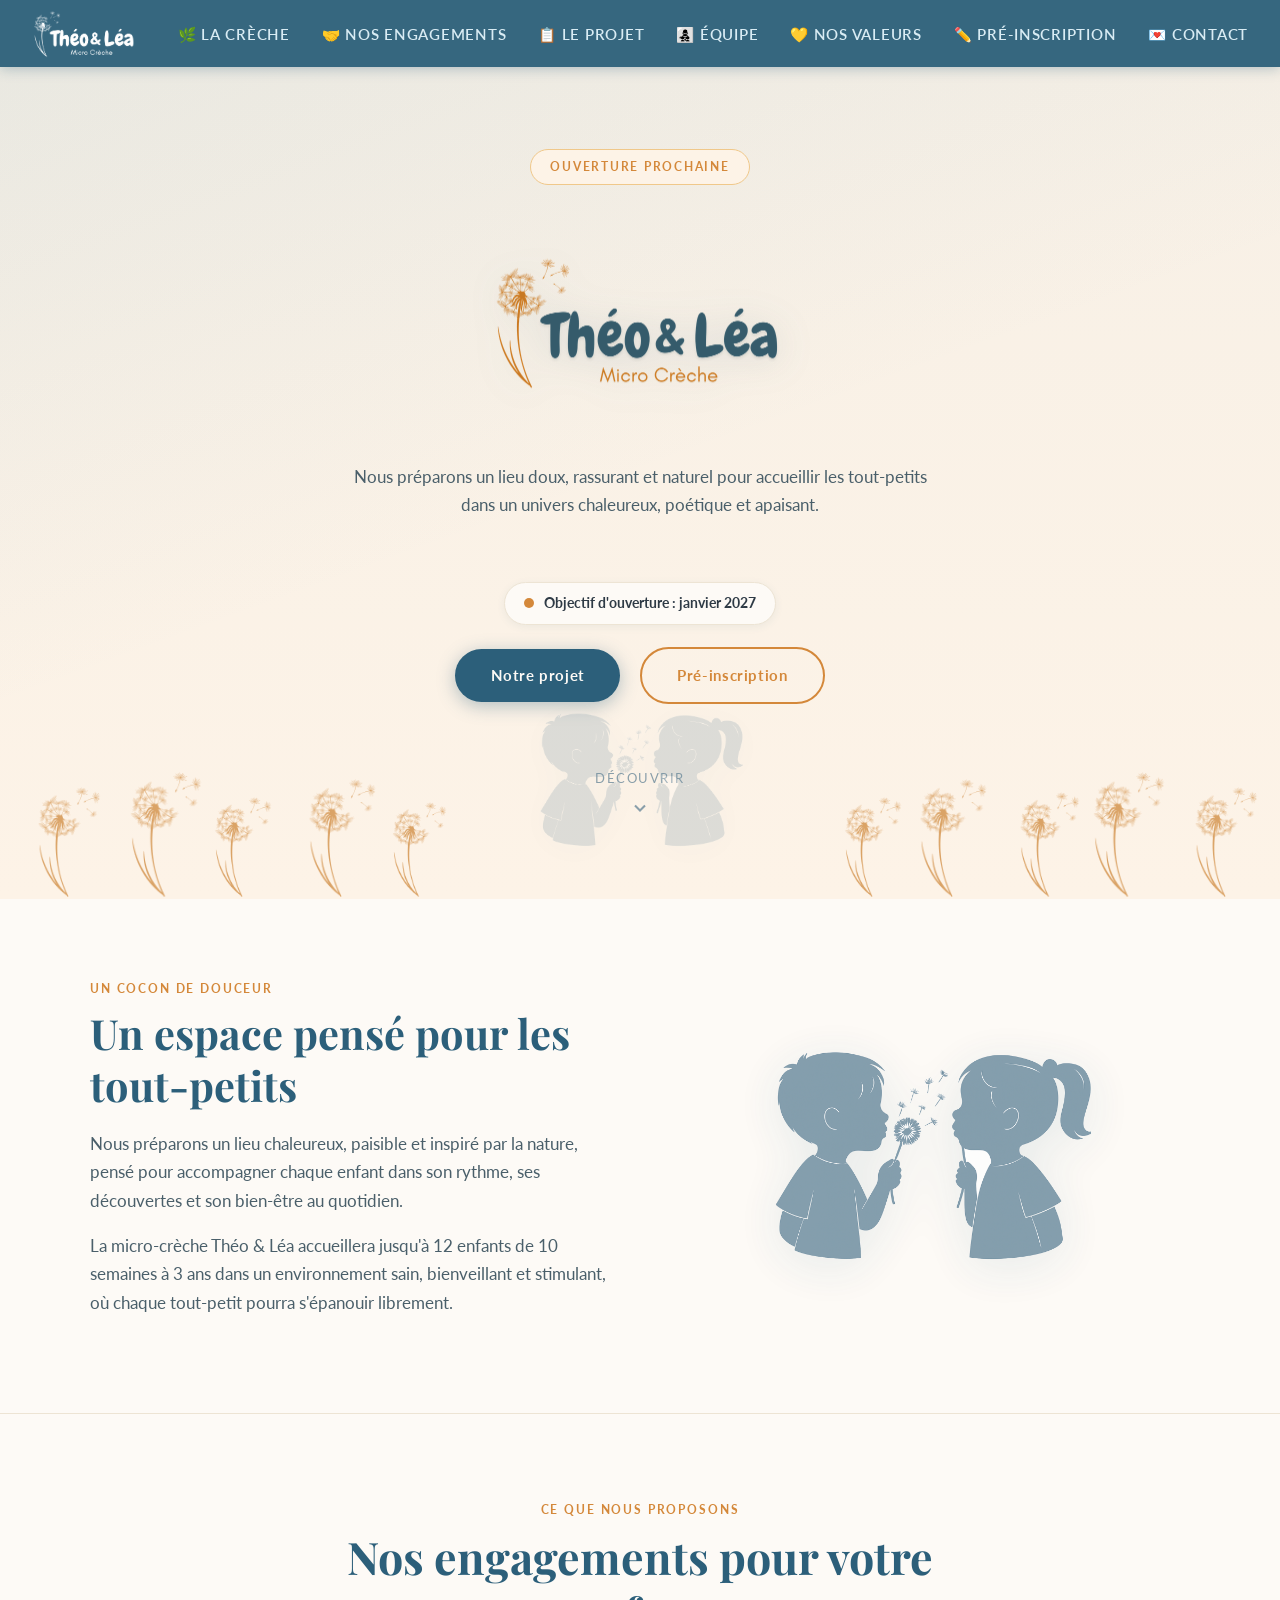
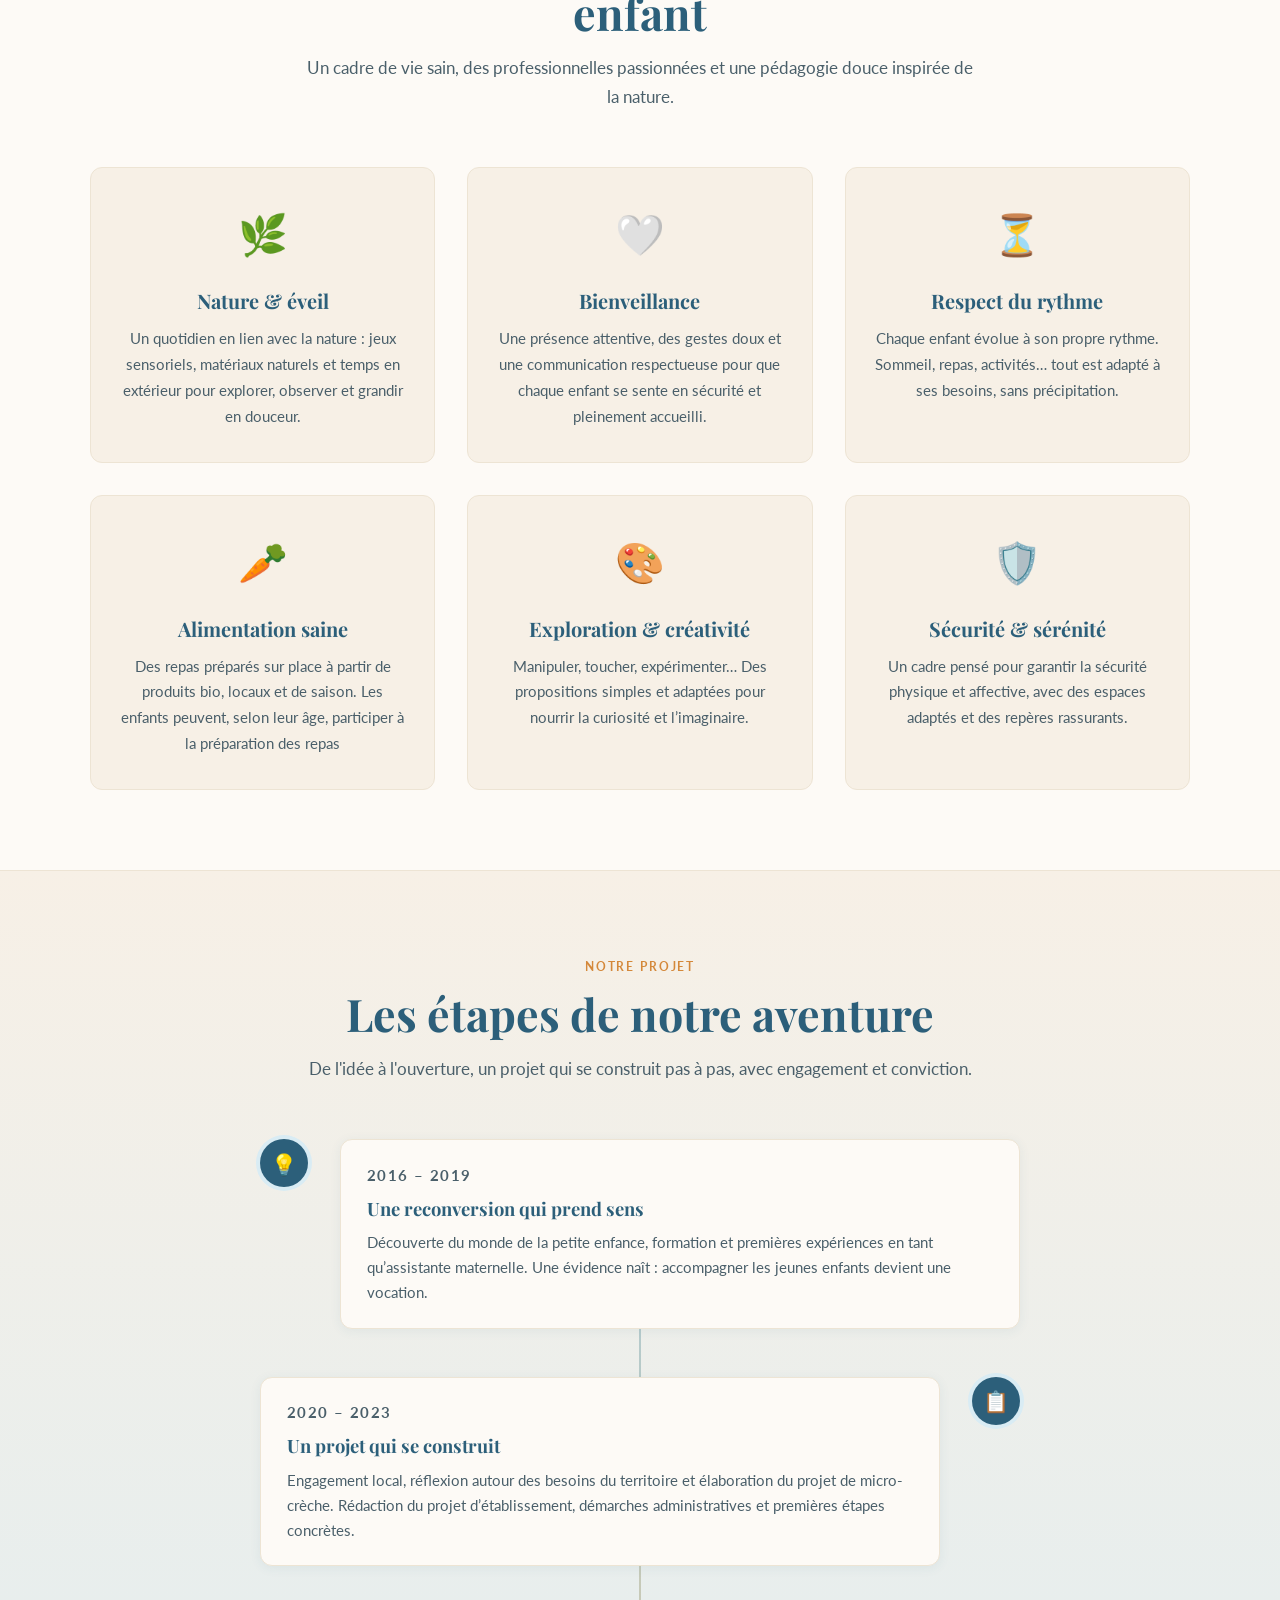
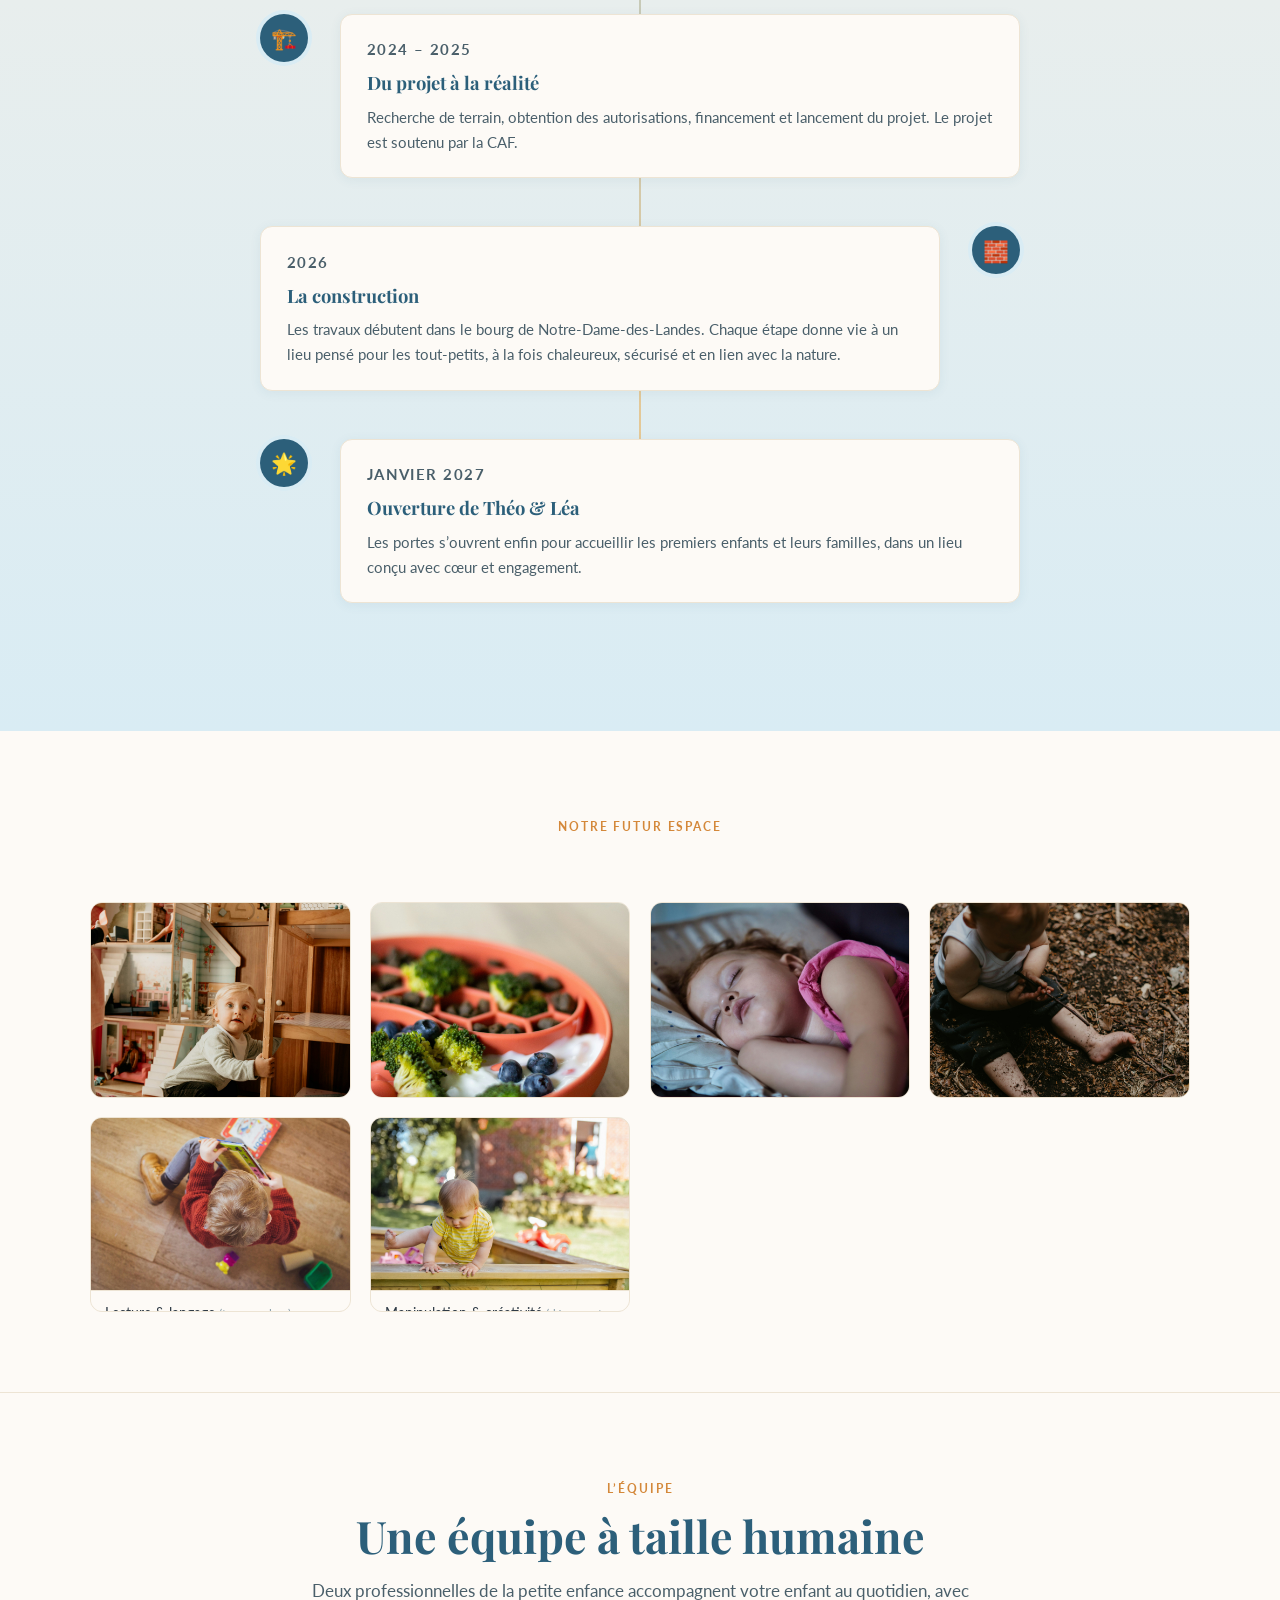
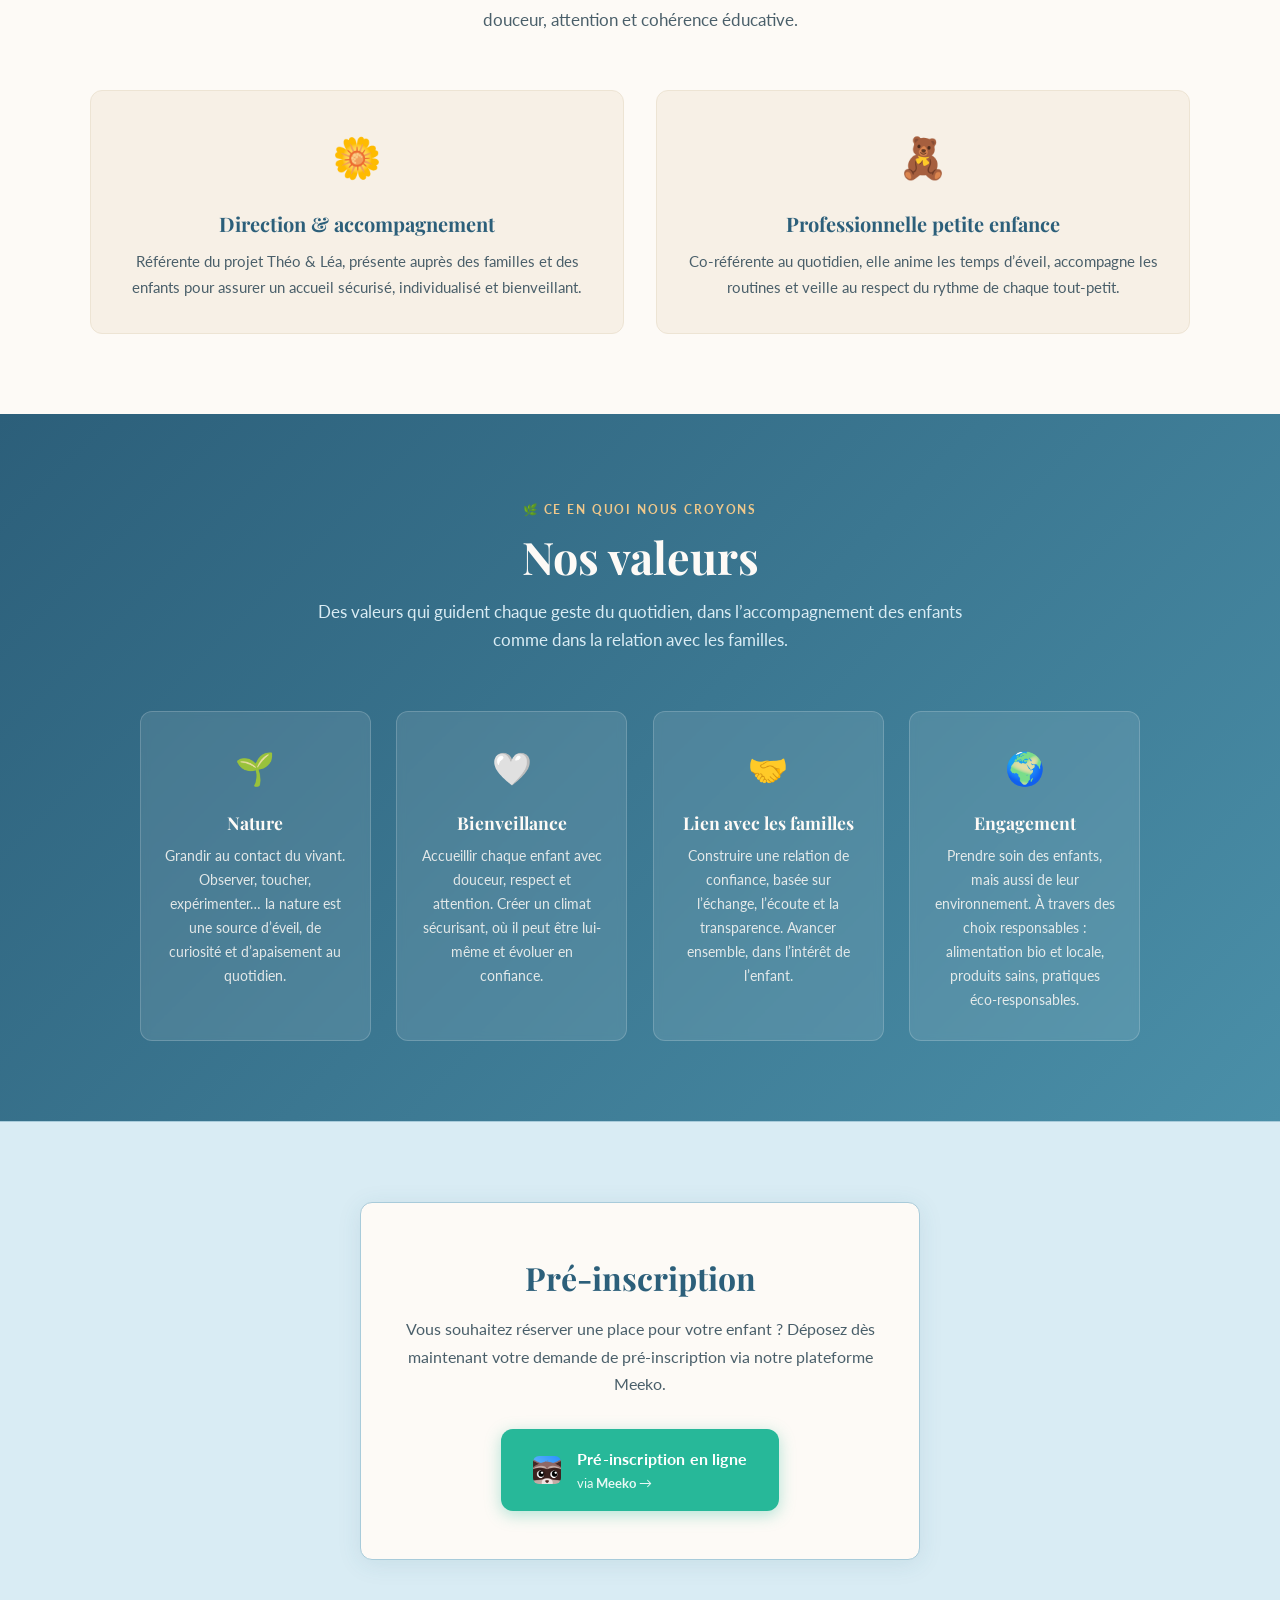
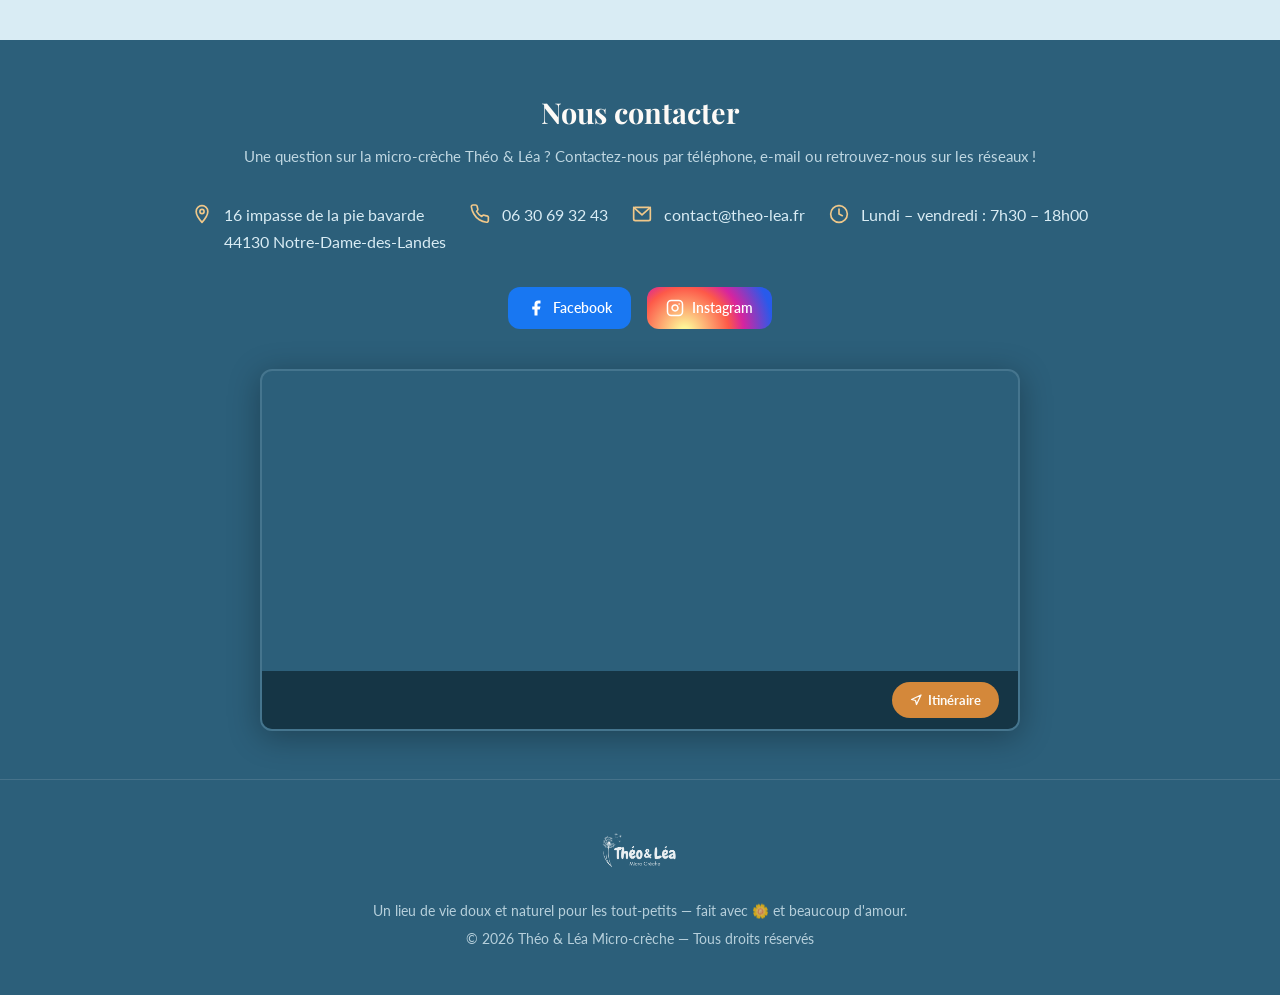
==== index.html @ 5180dc04 "Retire le texte d'introduction de la galerie espace Agent-Logs-Url: https://github.com/lepekinoi/www" ====
<!DOCTYPE html>
<html lang="fr">
<head>
  <meta charset="UTF-8" />
  <meta name="viewport" content="width=device-width, initial-scale=1.0" />
  <meta name="description" content="Théo & Léa — Micro-crèche à Notre-Dame-des-Landes. Ouverture janvier 2027. Un lieu doux, naturel et bienveillant pour accueillir les tout-petits (10 semaines – 3 ans)." />
  <title>Théo &amp; Léa — Micro-crèche à Notre-Dame-des-Landes</title>

  <!-- Open Graph / Facebook -->
  <meta property="og:type" content="website" />
  <meta property="og:url" content="https://theo-lea.fr/" />
  <meta property="og:title" content="Théo & Léa — Micro-crèche à Notre-Dame-des-Landes" />
  <meta property="og:description" content="Ouverture janvier 2027 — Un cocon de douceur pour les tout-petits (10 semaines – 3 ans). Nature, bienveillance et alimentation bio locale." />
  <meta property="og:image" content="https://theo-lea.fr/assets/logo-hd.png" />
  <meta property="og:image:alt" content="Logo Théo &amp; Léa Micro-crèche" />
  <meta property="og:locale" content="fr_FR" />
  <meta property="og:site_name" content="Théo &amp; Léa Micro-crèche" />

  <!-- Twitter Card -->
  <meta name="twitter:card" content="summary_large_image" />
  <meta name="twitter:title" content="Théo & Léa — Micro-crèche à Notre-Dame-des-Landes" />
  <meta name="twitter:description" content="Ouverture janvier 2027 — Un cocon de douceur pour les tout-petits. Nature, bienveillance et alimentation bio locale." />
  <meta name="twitter:image" content="https://theo-lea.fr/assets/logo-hd.png" />

  <!-- Canonical -->
  <link rel="canonical" href="https://theo-lea.fr/" />
  <link rel="sitemap" type="application/xml" title="Sitemap" href="/sitemap.xml" />

  <!-- Google Fonts -->
  <link rel="preconnect" href="https://fonts.googleapis.com" />
  <link rel="preconnect" href="https://fonts.gstatic.com" crossorigin />
  <link
    href="https://fonts.googleapis.com/css2?family=Playfair+Display:ital,wght@0,400;0,700;1,400&family=Lato:wght@400;600;700&display=swap"
    rel="stylesheet"
  />

  <link rel="stylesheet" href="styles.css" />

  <!-- Favicon pissenlit -->
  <link rel="icon" type="image/x-icon" href="assets/favicon.ico" />
  <link rel="apple-touch-icon" sizes="180x180" href="assets/favicon-180.png" />

  <!-- Schema.org — ChildCare / LocalBusiness -->
  <script type="application/ld+json">
  {
    "@context": "https://schema.org",
    "@type": ["ChildCare", "LocalBusiness"],
    "name": "Théo & Léa Micro-crèche",
    "alternateName": "Micro-crèche Théo et Léa",
    "description": "Micro-crèche à Notre-Dame-des-Landes accueillant les enfants de 10 semaines à 3 ans dans un environnement doux, naturel et bienveillant. Ouverture prévue en janvier 2027.",
    "url": "https://theo-lea.fr/",
    "logo": "https://theo-lea.fr/assets/logo-hd.png",
    "image": "https://theo-lea.fr/assets/logo-hd.png",
    "telephone": "+33630693243",
    "email": "contact@theo-lea.fr",
    "address": {
      "@type": "PostalAddress",
      "streetAddress": "16 impasse de la pie bavarde",
      "addressLocality": "Notre-Dame-des-Landes",
      "postalCode": "44130",
      "addressCountry": "FR",
      "addressRegion": "Pays de la Loire"
    },
    "geo": {
      "@type": "GeoCoordinates",
      "latitude": 47.3801554,
      "longitude": -1.7081006
    },
    "openingHoursSpecification": [
      {
        "@type": "OpeningHoursSpecification",
        "dayOfWeek": ["Monday", "Tuesday", "Wednesday", "Thursday", "Friday"],
        "opens": "07:30",
        "closes": "18:30"
      }
    ],
    "sameAs": [
      "https://www.facebook.com/profile.php?id=61588872606051",
      "https://www.instagram.com/microcreche.theoetlea.nddl/"
    ],
    "priceRange": "€€",
    "currenciesAccepted": "EUR",
    "maximumAttendeeCapacity": 12,
    "areaServed": {
      "@type": "City",
      "name": "Notre-Dame-des-Landes"
    }
  }
  </script>

</head>
<body>

  <!-- ╔══════════════════════════════╗ -->
  <!-- ║  Navigation                  ║ -->
  <!-- ╚══════════════════════════════╝ -->
  <nav aria-label="Navigation principale">
    <a href="#home" class="nav-logo-link">
      <img src="assets/logo.png" alt="Théo &amp; Léa Micro-crèche" class="nav-logo-img" />
    </a>
    <ul class="nav-links">
      <li><a href="#creche">🌿 La crèche</a></li>
      <li><a href="#engagements">🤝 Nos engagements</a></li>
      <li><a href="#projet">📋 Le projet</a></li>
      <li><a href="#equipe">👩‍👧‍👦 Équipe</a></li>
      <li><a href="#valeurs">💛 Nos valeurs</a></li>
      <li><a href="#inscription">✏️ Pré-inscription</a></li>
      <li><a href="#contact">💌 Contact</a></li>
    </ul>
  </nav>

  <!-- ╔══════════════════════════════╗ -->
  <!-- ║  Hero                        ║ -->
  <!-- ╚══════════════════════════════╝ -->
  <header class="hero" id="home">

    <!-- Pissenlits décoratifs (style logo : tige courbée, feuilles, graines envolées) -->
    <div class="hero-dandelions" aria-hidden="true">
      <img src="assets/pissenlit-logo.png" alt="" class="deco-pissenlit deco-p1" />
      <img src="assets/pissenlit-logo.png" alt="" class="deco-pissenlit deco-p2" />
      <img src="assets/pissenlit-logo.png" alt="" class="deco-pissenlit deco-p3" />
      <img src="assets/pissenlit-logo.png" alt="" class="deco-pissenlit deco-p4" />
      <img src="assets/pissenlit-logo.png" alt="" class="deco-pissenlit deco-p5" />
      <img src="assets/pissenlit-logo.png" alt="" class="deco-pissenlit deco-p6" />
      <img src="assets/pissenlit-logo.png" alt="" class="deco-pissenlit deco-p7" />
      <img src="assets/pissenlit-logo.png" alt="" class="deco-pissenlit deco-p8" />
      <img src="assets/pissenlit-logo.png" alt="" class="deco-pissenlit deco-p9" />
      <img src="assets/pissenlit-logo.png" alt="" class="deco-pissenlit deco-p10" />
    </div>

    <!-- Illustration enfants décorative -->
    <img src="assets/enfants.png" alt="" class="hero-enfants-img" aria-hidden="true" />

    <span class="hero-badge">Ouverture prochaine</span>
    <h1 class="sr-only">Théo &amp; Léa — Micro-crèche</h1>
    <img src="assets/logo-hd.png" alt="Théo &amp; Léa — Micro-crèche" class="hero-logo-img" />
    <p class="hero-desc">
      Nous préparons un lieu doux, rassurant et naturel pour accueillir les tout-petits
      dans un univers chaleureux, poétique et apaisant.
    </p>
    <div class="opening-badge">
      <span class="opening-dot" aria-hidden="true"></span>
      <strong>Objectif d'ouverture : janvier 2027</strong>
    </div>
    <div>
      <a href="#creche" class="btn btn-primary">Notre projet</a>
      <a href="#inscription" class="btn btn-secondary">Pré-inscription</a>
    </div>
    <div class="hero-scroll" aria-hidden="true">
      <span>Découvrir</span>
      <svg width="20" height="20" viewBox="0 0 24 24" fill="none" stroke="currentColor" stroke-width="2.5">
        <polyline points="6 9 12 15 18 9"/>
      </svg>
    </div>
  </header>

  <!-- ╔══════════════════════════════╗ -->
  <!-- ║  Un cocon de douceur         ║ -->
  <!-- ╚══════════════════════════════╝ -->
  <section class="creche" id="creche">
    <div class="creche-inner">
      <div class="creche-text">
        <span class="section-tag">Un cocon de douceur</span>
        <h2>Un espace pensé pour les tout-petits</h2>
        <p>
          Nous préparons un lieu chaleureux, paisible et inspiré par la nature, pensé pour accompagner
          chaque enfant dans son rythme, ses découvertes et son bien-être au quotidien.
        </p>
        <p>
          La micro-crèche Théo &amp; Léa accueillera jusqu'à 12 enfants de 10 semaines à 3 ans dans un
          environnement sain, bienveillant et stimulant, où chaque tout-petit pourra s'épanouir librement.
        </p>
      </div>
      <div class="creche-visual">
        <img src="assets/enfants.png" alt="Deux enfants soufflant un pissenlit" class="enfants-img" />
      </div>
    </div>
  </section>

  <!-- ╔══════════════════════════════╗ -->
  <!-- ║  Nos engagements             ║ -->
  <!-- ╚══════════════════════════════╝ -->
  <section class="about" id="engagements">
    <div class="section-header">
      <span class="section-tag">Ce que nous proposons</span>
      <h2>Nos engagements pour votre enfant</h2>
      <p>Un cadre de vie sain, des professionnelles passionnées et une pédagogie douce inspirée de la nature.</p>
    </div>
    <div class="about-grid">
      <article class="card">
        <span class="card-icon">🌿</span>
        <h3>Nature &amp; éveil</h3>
        <p>Un quotidien en lien avec la nature : jeux sensoriels, matériaux naturels et temps en extérieur pour explorer, observer et grandir en douceur.</p>
      </article>
      <article class="card">
        <span class="card-icon">🤍</span>
        <h3>Bienveillance</h3>
        <p>Une présence attentive, des gestes doux et une communication respectueuse pour que chaque enfant se sente en sécurité et pleinement accueilli.</p>
      </article>
      <article class="card">
        <span class="card-icon">⏳</span>
        <h3>Respect du rythme</h3>
        <p>Chaque enfant évolue à son propre rythme. Sommeil, repas, activités… tout est adapté à ses besoins, sans précipitation.</p>
      </article>
      <article class="card">
        <span class="card-icon">🥕</span>
        <h3>Alimentation saine</h3>
        <p>Des repas préparés sur place à partir de produits bio, locaux et de saison. Les enfants peuvent, selon leur âge, participer à la préparation des repas</p>
      </article>
      <article class="card">
        <span class="card-icon">🎨</span>
        <h3>Exploration &amp; créativité</h3>
        <p>Manipuler, toucher, expérimenter… Des propositions simples et adaptées pour nourrir la curiosité et l’imaginaire.</p>
      </article>
      <article class="card">
        <span class="card-icon">🛡️</span>
        <h3>Sécurité &amp; sérénité</h3>
        <p>Un cadre pensé pour garantir la sécurité physique et affective, avec des espaces adaptés et des repères rassurants.</p>
      </article>
    </div>
  </section>

  <!-- ╔══════════════════════════════╗ -->
  <!-- ║  Le projet / Timeline        ║ -->
  <!-- ╚══════════════════════════════╝ -->
  <section class="story" id="projet">
    <div class="section-header">
      <span class="section-tag">Notre projet</span>
      <h2>Les étapes de notre aventure</h2>
      <p>De l'idée à l'ouverture, un projet qui se construit pas à pas, avec engagement et conviction.</p>
    </div>
    <div class="timeline" aria-label="Frise chronologique du projet">
      <div class="timeline-item">
        <div class="timeline-dot" aria-hidden="true">💡</div>
        <div class="timeline-content">
          <p class="timeline-year">2016 – 2019</p>
          <h3>Une reconversion qui prend sens</h3>
          <p>Découverte du monde de la petite enfance, formation et premières expériences en tant qu’assistante maternelle. Une évidence naît : accompagner les jeunes enfants devient une vocation.</p>
        </div>
      </div>
      <div class="timeline-item">
        <div class="timeline-dot" aria-hidden="true">📋</div>
        <div class="timeline-content">
          <p class="timeline-year">2020 – 2023</p>
          <h3>Un projet qui se construit</h3>
          <p>Engagement local, réflexion autour des besoins du territoire et élaboration du projet de micro-crèche. Rédaction du projet d’établissement, démarches administratives et premières étapes concrètes.</p>
        </div>
      </div>
      <div class="timeline-item">
        <div class="timeline-dot" aria-hidden="true">🏗️</div>
        <div class="timeline-content">
          <p class="timeline-year">2024 – 2025</p>
          <h3>Du projet à la réalité</h3>
          <p>Recherche de terrain, obtention des autorisations, financement et lancement du projet. Le projet est soutenu par la CAF.</p>
        </div>
      </div>
      <div class="timeline-item">
        <div class="timeline-dot" aria-hidden="true">🧱</div>
        <div class="timeline-content">
          <p class="timeline-year">2026</p>
          <h3>La construction</h3>
          <p>Les travaux débutent dans le bourg de Notre-Dame-des-Landes. Chaque étape donne vie à un lieu pensé pour les tout-petits, à la fois chaleureux, sécurisé et en lien avec la nature.</p>
        </div>
      </div>
      <div class="timeline-item">
        <div class="timeline-dot" aria-hidden="true">🌟</div>
        <div class="timeline-content">
          <p class="timeline-year">Janvier 2027</p>
          <h3>Ouverture de Théo &amp; Léa</h3>
          <p>Les portes s’ouvrent enfin pour accueillir les premiers enfants et leurs familles, dans un lieu conçu avec cœur et engagement.</p>
        </div>
      </div>
    </div>
  </section>

  <!-- ╔══════════════════════════════╗ -->
  <!-- ║  Notre futur espace          ║ -->
  <!-- ╚══════════════════════════════╝ -->
  <section class="gallery" id="espace">
    <div class="section-header">
      <span class="section-tag">Notre futur espace</span>
    </div>
    <div class="gallery-grid" aria-label="Aperçu des espaces de la crèche">
      <figure class="gallery-item">
        <img src="assets/espace-salle-jeux.jpg" alt="Espace de motricité libre pour bébés et tout-petits en micro-crèche" loading="lazy" />
        <figcaption>Motricité &amp; jeux d’éveil <span>(10 semaines – 3 ans)</span></figcaption>
      </figure>
      <figure class="gallery-item">
        <img src="assets/espace-coin-repas.jpg" alt="Coin repas pour la diversification alimentaire et les repas accompagnés des tout-petits" loading="lazy" />
        <figcaption>Repas accompagnés <span>(autonomie progressive)</span></figcaption>
      </figure>
      <figure class="gallery-item">
        <img src="assets/espace-repos.jpg" alt="Espace sieste avec couchages adaptés au rythme de chaque bébé et jeune enfant" loading="lazy" />
        <figcaption>Sieste &amp; repos <span>(respect du rythme)</span></figcaption>
      </figure>
      <figure class="gallery-item">
        <img src="assets/espace-exterieur.jpg" alt="Jardin d’exploration sensorielle et jeux extérieurs pour enfants de moins de 3 ans" loading="lazy" />
        <figcaption>Exploration extérieure <span>(nature &amp; sensoriel)</span></figcaption>
      </figure>
      <figure class="gallery-item">
        <img src="assets/espace-lecture-calme.jpg" alt="Coin lecture et langage pour les temps calmes des bébés et tout-petits" loading="lazy" />
        <figcaption>Lecture &amp; langage <span>(temps calme)</span></figcaption>
      </figure>
      <figure class="gallery-item">
        <img src="assets/espace-activite-manuelle.jpg" alt="Activités de manipulation adaptées aux tout-petits : peinture, transvasement et découverte" loading="lazy" />
        <figcaption>Manipulation &amp; créativité <span>(découvertes guidées)</span></figcaption>
      </figure>
    </div>
  </section>

  <!-- ╔══════════════════════════════╗ -->
  <!-- ║  Équipe                      ║ -->
  <!-- ╚══════════════════════════════╝ -->
  <section class="team" id="equipe">
    <div class="section-header">
      <span class="section-tag">L’équipe</span>
      <h2>Une équipe à taille humaine</h2>
      <p>Deux professionnelles de la petite enfance accompagnent votre enfant au quotidien, avec douceur, attention et cohérence éducative.</p>
    </div>
    <div class="about-grid" aria-label="Présentation de l'équipe">
      <article class="card">
        <span class="card-icon">🌼</span>
        <h3>Direction &amp; accompagnement</h3>
        <p>Référente du projet Théo &amp; Léa, présente auprès des familles et des enfants pour assurer un accueil sécurisé, individualisé et bienveillant.</p>
      </article>
      <article class="card">
        <span class="card-icon">🧸</span>
        <h3>Professionnelle petite enfance</h3>
        <p>Co-référente au quotidien, elle anime les temps d’éveil, accompagne les routines et veille au respect du rythme de chaque tout-petit.</p>
      </article>
    </div>
  </section>

  <!-- ╔══════════════════════════════╗ -->
  <!-- ║  Nos valeurs                 ║ -->
  <!-- ╚══════════════════════════════╝ -->
  <section class="values" id="valeurs">
    <div class="section-header">
      <span class="section-tag">🌿 Ce en quoi nous croyons</span>
      <h2>Nos valeurs</h2>
      <p>Des valeurs qui guident chaque geste du quotidien, dans l’accompagnement des enfants comme dans la relation avec les familles.</p>
    </div>
    <div class="values-grid">
      <div class="value-card">
        <span class="icon">🌱</span>
        <h3>Nature</h3>
        <p>Grandir au contact du vivant. Observer, toucher, expérimenter… la nature est une source d’éveil, de curiosité et d’apaisement au quotidien.</p>
      </div>
      <div class="value-card">
        <span class="icon">🤍</span>
        <h3>Bienveillance</h3>
        <p>Accueillir chaque enfant avec douceur, respect et attention. Créer un climat sécurisant, où il peut être lui-même et évoluer en confiance.</p>
      </div>
      <div class="value-card">
        <span class="icon">🤝</span>
        <h3>Lien avec les familles</h3>
        <p>Construire une relation de confiance, basée sur l’échange, l’écoute et la transparence. Avancer ensemble, dans l’intérêt de l’enfant.</p>
      </div>
      <div class="value-card">
        <span class="icon">🌍</span>
        <h3>Engagement</h3>
        <p>Prendre soin des enfants, mais aussi de leur environnement. À travers des choix responsables : alimentation bio et locale, produits sains, pratiques éco-responsables.</p>
      </div>
    </div>
  </section>

  <!-- ╔══════════════════════════════╗ -->
  <!-- ║  Pré-inscription             ║ -->
  <!-- ╚══════════════════════════════╝ -->
  <section class="inscription" id="inscription">
    <div class="inscription-wrapper">
      <h2>Pré-inscription</h2>
      <p>Vous souhaitez réserver une place pour votre enfant ? Déposez dès maintenant votre demande de pré-inscription via notre plateforme Meeko.</p>

      <a href="https://theo-lea.meeko.site/iframe/registration/one" target="_blank" rel="noopener noreferrer" class="meeko-cta">
        <img src="assets/meeko-favicon.png" alt="" class="meeko-favicon" aria-hidden="true" />
        <span class="meeko-cta-text">
          <span class="meeko-cta-label">Pré-inscription en ligne</span>
          <span class="meeko-cta-sub">via <strong>Meeko</strong> →</span>
        </span>
      </a>
    </div>
  </section>

  <!-- ╔══════════════════════════════╗ -->
  <!-- ║  Footer                      ║ -->
  <!-- ╚══════════════════════════════╝ -->
  <footer>

    <!-- Nous contacter (pleine largeur) -->
    <div class="footer-contact" id="contact">
      <h2 class="footer-contact-title">Nous contacter</h2>
      <p class="footer-contact-desc">Une question sur la micro-crèche Théo &amp; Léa ? Contactez-nous par téléphone, e-mail ou retrouvez-nous sur les réseaux !</p>

      <div class="footer-contact-row">
        <ul class="contact-info">
          <li>
            <svg class="contact-icon" viewBox="0 0 24 24" fill="none" stroke="currentColor" stroke-width="2" stroke-linecap="round" stroke-linejoin="round" aria-hidden="true"><path d="M12 2C8.13 2 5 5.13 5 9c0 5.25 7 13 7 13s7-7.75 7-13c0-3.87-3.13-7-7-7z"/><circle cx="12" cy="9" r="2.5"/></svg>
            <a href="https://www.google.fr/maps/@47.3801554,-1.7081006,112m/data=!3m1!1e3" target="_blank" rel="noopener noreferrer" class="contact-address-link">
              16 impasse de la pie bavarde<br/>44130 Notre-Dame-des-Landes
            </a>
          </li>
          <li>
            <svg class="contact-icon" viewBox="0 0 24 24" fill="none" stroke="currentColor" stroke-width="2" stroke-linecap="round" stroke-linejoin="round" aria-hidden="true"><path d="M22 16.92v3a2 2 0 0 1-2.18 2 19.79 19.79 0 0 1-8.63-3.07A19.5 19.5 0 0 1 4.69 12a19.79 19.79 0 0 1-3.07-8.67A2 2 0 0 1 3.6 1.18h3a2 2 0 0 1 2 1.72 12.84 12.84 0 0 0 .7 2.81 2 2 0 0 1-.45 2.11L7.91 8.76a16 16 0 0 0 6.16 6.16l.95-.94a2 2 0 0 1 2.11-.45 12.84 12.84 0 0 0 2.81.7A2 2 0 0 1 22 16.92z"/></svg>
            <a href="tel:+33630693243">06 30 69 32 43</a>
          </li>
          <li>
            <svg class="contact-icon" viewBox="0 0 24 24" fill="none" stroke="currentColor" stroke-width="2" stroke-linecap="round" stroke-linejoin="round" aria-hidden="true"><rect x="2" y="4" width="20" height="16" rx="2"/><polyline points="2,4 12,13 22,4"/></svg>
            <a href="mailto:contact@theo-lea.fr">contact@theo-lea.fr</a>
          </li>
          <li>
            <svg class="contact-icon" viewBox="0 0 24 24" fill="none" stroke="currentColor" stroke-width="2" stroke-linecap="round" stroke-linejoin="round" aria-hidden="true"><circle cx="12" cy="12" r="10"/><polyline points="12,6 12,12 16,14"/></svg>
            <span>Lundi – vendredi : 7h30 – 18h00</span>
          </li>
        </ul>

        <div class="contact-social">
          <a href="https://www.facebook.com/profile.php?id=61588872606051" target="_blank" rel="noopener noreferrer" class="social-link social-link--facebook" aria-label="Notre page Facebook">
            <svg class="social-icon" viewBox="0 0 24 24" fill="currentColor" aria-hidden="true"><path d="M18 2h-3a5 5 0 0 0-5 5v3H7v4h3v8h4v-8h3l1-4h-4V7a1 1 0 0 1 1-1h3z"/></svg>
            <span>Facebook</span>
          </a>
          <a href="https://www.instagram.com/microcreche.theoetlea.nddl/" target="_blank" rel="noopener noreferrer" class="social-link social-link--instagram" aria-label="Notre compte Instagram">
            <svg class="social-icon" viewBox="0 0 24 24" fill="none" stroke="currentColor" stroke-width="2" stroke-linecap="round" stroke-linejoin="round" aria-hidden="true"><rect x="2" y="2" width="20" height="20" rx="5" ry="5"/><path d="M16 11.37A4 4 0 1 1 12.63 8 4 4 0 0 1 16 11.37z"/><line x1="17.5" y1="6.5" x2="17.51" y2="6.5"/></svg>
            <span>Instagram</span>
          </a>
        </div>
      </div>

      <!-- Plan d'accès OpenStreetMap -->
      <div class="contact-map">
        <div class="contact-map-card">
          <div class="contact-map-iframe-wrap">
            <iframe
              title="Plan d'accès — Micro-crèche Théo &amp; Léa"
              src="https://www.openstreetmap.org/export/embed.html?bbox=-1.7261006%2C47.3671554%2C-1.6901006%2C47.3931554&amp;layer=mapnik&amp;marker=47.3801554%2C-1.7081006"
              loading="lazy"
              allowfullscreen
              aria-label="OpenStreetMap — 16 impasse de la pie bavarde, 44130 Notre-Dame-des-Landes"
            ></iframe>
          </div>
          <div class="contact-map-footer">
            <a href="https://maps.app.goo.gl/wj4LN1q17Dayy9ZQ6" target="_blank" rel="noopener noreferrer" class="contact-map-btn">
              <svg width="12" height="12" viewBox="0 0 24 24" fill="none" stroke="currentColor" stroke-width="2.5" stroke-linecap="round" stroke-linejoin="round" aria-hidden="true"><polygon points="3,11 22,2 13,21 11,13"/></svg>
              Itinéraire
            </a>
          </div>
        </div>
      </div>
    </div>

    <!-- Bas du footer -->
    <div class="footer-bottom">
      <a href="#home" class="footer-logo-link" aria-label="Retour à l'accueil">
        <img src="assets/logo-hd.png" alt="Théo &amp; Léa Micro-crèche" class="footer-logo-img" />
      </a>
      <p>Un lieu de vie doux et naturel pour les tout-petits &mdash; fait avec 🌼 et beaucoup d'amour.</p>
      <p>© <span id="year"></span> Théo &amp; Léa Micro-crèche — Tous droits réservés</p>
    </div>
  </footer>

  <script>
    document.getElementById('year').textContent = new Date().getFullYear();
  </script>

</body>
</html>
---- styles.css ----
/* ============================================================
   Théo & Léa — Micro-crèche
   Couleurs : teal doux + ambre chaud (pissenlit)
   ============================================================ */

/* ── Variables ───────────────────────────────────────────── */
:root {
  /* Bleus / teal */
  --blue-dark:   #2C5F7A;
  --blue-mid:    #4A8FA8;
  --blue-light:  #A8CBDA;
  --blue-pale:   #D9ECF4;

  /* Ambre / pissenlit (couleur logo) */
  --orange:      #D4883A;
  --orange-mid:  #C4986A;
  --orange-light:#F0C88A;
  --orange-pale: #FDF3E7;

  /* Crème / fond */
  --sand-light:  #EDE4D4;
  --sand-pale:   #F7F0E6;

  /* Neutres */
  --white:       #FDFAF6;
  --text-dark:   #2E3A45;
  --text-mid:    #4A5F6A;
  --text-light:  #8A9FAA;

  /* Typographie */
  --font-serif:  'Playfair Display', Georgia, serif;
  --font-sans:   'Lato', 'Helvetica Neue', Arial, sans-serif;

  /* Espacements */
  --section-pad: 5rem 2rem;
  --radius:      0.75rem;
  --radius-sm:   0.4rem;
  --nav-height:  68px;

  /* Réseaux sociaux */
  --gradient-instagram: radial-gradient(circle at 30% 107%, #fdf497 0%, #fdf497 5%, #fd5949 45%, #d6249f 60%, #285AEB 90%);
}

/* ── Reset & base ────────────────────────────────────────── */
*, *::before, *::after { box-sizing: border-box; margin: 0; padding: 0; }

html { scroll-behavior: smooth; font-size: 16px; }

body {
  background-color: var(--sand-pale);
  color: var(--text-dark);
  font-family: var(--font-sans);
  line-height: 1.7;
}

img { max-width: 100%; display: block; }

a { color: var(--blue-mid); text-decoration: none; }
a:hover { color: var(--blue-dark); text-decoration: underline; }

/* ── Navigation ──────────────────────────────────────────── */
nav {
  position: sticky;
  top: 0;
  z-index: 100;
  background: rgba(44, 95, 122, 0.95);
  backdrop-filter: blur(6px);
  padding: 0.6rem 2rem;
  display: flex;
  justify-content: space-between;
  align-items: center;
  box-shadow: 0 2px 12px rgba(44, 95, 122, 0.3);
}

.nav-logo-link {
  display: flex;
  align-items: center;
  text-decoration: none;
}

.nav-logo-img {
  height: 48px;
  width: auto;
  filter: brightness(0) invert(1);
}

.nav-links {
  list-style: none;
  display: flex;
  gap: 2rem;
}

.nav-links a {
  color: var(--blue-pale);
  font-size: 0.92rem;
  letter-spacing: 0.05em;
  text-transform: uppercase;
  font-weight: 600;
  transition: color 0.2s;
}

.nav-links a:hover { color: var(--orange-light); text-decoration: none; }

/* ── Hero ────────────────────────────────────────────────── */
.hero {
  min-height: calc(100vh - var(--nav-height));
  display: flex;
  flex-direction: column;
  justify-content: center;
  align-items: center;
  text-align: center;
  padding: 4rem 2rem;
  position: relative;
  overflow: hidden;
  background: linear-gradient(160deg, rgba(74, 143, 168, 0.08) 0%, transparent 50%),
              linear-gradient(to bottom, var(--sand-pale) 0%, var(--orange-pale) 100%);
}

#home {
  scroll-margin-top: var(--nav-height);
}

/* ── Pissenlits décoratifs ───────────────────────────────── */
.hero-dandelions {
  position: absolute;
  inset: 0;
  pointer-events: none;
  overflow: hidden;
}

.deco-pissenlit {
  position: absolute;
  color: var(--orange);
  opacity: 0.65;
}

/* ── Balancement doux des tiges (5 animations distinctes) ── */
@keyframes sway-a {
  0%, 100% { transform: rotate(-1.5deg); }
  50%       { transform: rotate(2deg);   }
}

@keyframes sway-b {
  0%, 100% { transform: rotate(2deg);   }
  50%       { transform: rotate(-1deg);  }
}

@keyframes sway-c {
  0%        { transform: rotate(-0.5deg); }
  33%       { transform: rotate(2.5deg);  }
  66%       { transform: rotate(-1.5deg); }
  100%      { transform: rotate(-0.5deg); }
}

@keyframes sway-d {
  0%, 100% { transform: rotate(-2deg);   }
  40%      { transform: rotate(3deg);    }
  70%      { transform: rotate(-0.5deg); }
}

@keyframes sway-e {
  0%, 100% { transform: rotate(0.5deg);  }
  25%      { transform: rotate(2.5deg);  }
  75%      { transform: rotate(-2.5deg); }
}

.deco-pissenlit { transform-origin: bottom center; }

/* ── 10 pissenlits répartis sur les bords ── */
.deco-p1  { width: 110px; bottom: 0; left:  1%;  animation: sway-a 6.5s 0.0s ease-in-out infinite; }
.deco-p2  { width: 125px; bottom: 0; left:  8%;  animation: sway-c 8.0s 1.2s ease-in-out infinite; }
.deco-p3  { width: 100px; bottom: 0; left: 15%;  animation: sway-b 7.2s 0.6s ease-in-out infinite; }
.deco-p4  { width: 118px; bottom: 0; left: 22%;  animation: sway-e 5.8s 2.0s ease-in-out infinite; }
.deco-p5  { width: 95px;  bottom: 0; left: 29%;  animation: sway-d 7.8s 0.4s ease-in-out infinite; }
.deco-p6  { width: 100px; bottom: 0; right: 28%; animation: sway-c 6.8s 1.6s ease-in-out infinite; }
.deco-p7  { width: 118px; bottom: 0; right: 21%; animation: sway-a 7.5s 0.9s ease-in-out infinite; }
.deco-p8  { width: 105px; bottom: 0; right: 14%; animation: sway-e 6.2s 2.3s ease-in-out infinite; }
.deco-p9  { width: 125px; bottom: 0; right:  7%; animation: sway-b 8.5s 0.2s ease-in-out infinite; }
.deco-p10 { width: 110px; bottom: 0; right:  0%; animation: sway-d 7.0s 1.8s ease-in-out infinite; }

.deco-p1,
.deco-p2,
.deco-p3,
.deco-p4,
.deco-p5,
.deco-p6,
.deco-p7,
.deco-p8,
.deco-p9,
.deco-p10 {
  bottom: 2px;
}


/* ── Hero logos ──────────────────────────────────────────── */
.hero-logo-img {
  width: clamp(180px, 36vw, 300px);
  height: auto;
  margin-bottom: 1.6rem;
  filter: drop-shadow(0 4px 18px rgba(44, 95, 122, 0.14));
}

.hero-enfants-img {
  position: absolute;
  left: 50%;
  transform: translateX(-50%);
  bottom: 5%;
  width: clamp(110px, 16vw, 230px);
  opacity: 0.22;
  pointer-events: none;
  filter: drop-shadow(0 4px 16px rgba(44, 95, 122, 0.1));
}

.sr-only {
  position: absolute;
  width: 1px; height: 1px;
  padding: 0; margin: -1px;
  overflow: hidden;
  clip: rect(0 0 0 0);
  white-space: nowrap;
  border: 0;
}

.hero-badge {
  display: inline-block;
  background: var(--orange-pale);
  color: var(--orange);
  font-size: 0.78rem;
  font-weight: 700;
  letter-spacing: 0.14em;
  text-transform: uppercase;
  padding: 0.4rem 1.2rem;
  border-radius: 2rem;
  margin-bottom: 1.5rem;
  border: 1px solid var(--orange-light);
}

.hero h1 {
  font-family: var(--font-serif);
  font-size: clamp(2.8rem, 8vw, 5.5rem);
  color: var(--blue-dark);
  line-height: 1.15;
  margin-bottom: 0.6rem;
}

.hero h1 span { color: var(--orange); }


.hero-desc {
  max-width: 600px;
  font-size: 1.05rem;
  color: var(--text-mid);
  margin-bottom: 2.5rem;
}

.btn {
  display: inline-block;
  padding: 0.85rem 2.2rem;
  border-radius: 2rem;
  font-weight: 700;
  font-size: 0.95rem;
  letter-spacing: 0.04em;
  transition: transform 0.18s, box-shadow 0.18s;
  cursor: pointer;
  border: none;
}

.btn:hover { transform: translateY(-2px); text-decoration: none; }

.btn-primary {
  background: var(--blue-dark);
  color: var(--white);
  box-shadow: 0 4px 18px rgba(44, 95, 122, 0.35);
}

.btn-primary:hover {
  background: var(--blue-mid);
  color: var(--white);
  box-shadow: 0 6px 24px rgba(44, 95, 122, 0.45);
}

.btn-secondary {
  background: transparent;
  color: var(--orange);
  border: 2px solid var(--orange);
  margin-left: 1rem;
}

.btn-secondary:hover {
  background: var(--orange-pale);
  color: var(--orange);
}

/* ── Opening badge ───────────────────────────────────────── */
.opening-badge {
  display: inline-flex;
  align-items: center;
  gap: 0.6rem;
  background: var(--white);
  border: 1px solid var(--sand-light);
  border-radius: 2rem;
  padding: 0.5rem 1.2rem;
  font-size: 0.9rem;
  color: var(--text-dark);
  margin: 1.4rem 0;
  box-shadow: 0 2px 8px rgba(44, 95, 122, 0.07);
}

.opening-dot {
  display: inline-block;
  width: 10px;
  height: 10px;
  border-radius: 50%;
  background: var(--orange);
  flex-shrink: 0;
}

.soon-text {
  font-size: 0.9rem;
  color: var(--text-light);
  margin-top: 0.2rem;
}

.hero-scroll {
  margin-top: 4rem;
  font-size: 0.8rem;
  letter-spacing: 0.12em;
  text-transform: uppercase;
  color: var(--text-light);
  display: flex;
  flex-direction: column;
  align-items: center;
  gap: 0.5rem;
}

.hero-scroll svg { animation: bounce 1.8s infinite; }

@keyframes bounce {
  0%, 100% { transform: translateY(0); }
  50%       { transform: translateY(6px); }
}

/* ── Section generic ─────────────────────────────────────── */
section { padding: var(--section-pad); }

.section-header {
  text-align: center;
  max-width: 680px;
  margin: 0 auto 3.5rem;
}

.section-tag {
  display: inline-block;
  font-size: 0.72rem;
  font-weight: 700;
  letter-spacing: 0.16em;
  text-transform: uppercase;
  color: var(--orange);
  margin-bottom: 0.6rem;
}

.section-header h2 {
  font-family: var(--font-serif);
  font-size: clamp(1.8rem, 4vw, 2.8rem);
  color: var(--blue-dark);
  line-height: 1.25;
  margin-bottom: 0.8rem;
}

.section-header p {
  color: var(--text-mid);
  font-size: 1.05rem;
}

/* ── About ───────────────────────────────────────────────── */
.about {
  background: var(--white);
  border-top: 1px solid var(--sand-light);
  border-bottom: 1px solid var(--sand-light);
}

/* ── Crèche (cocon de douceur) ───────────────────────────── */
.creche {
  background: var(--white);
}

.creche-inner {
  max-width: 1100px;
  margin: 0 auto;
  display: grid;
  grid-template-columns: 1fr 1fr;
  gap: 4rem;
  align-items: center;
}

.creche-text .section-tag {
  display: block;
  margin-bottom: 0.5rem;
}

.creche-text h2 {
  font-family: var(--font-serif);
  font-size: clamp(1.8rem, 3.5vw, 2.6rem);
  color: var(--blue-dark);
  line-height: 1.25;
  margin-bottom: 1.2rem;
}

.creche-text p {
  color: var(--text-mid);
  font-size: 1.05rem;
  margin-bottom: 1rem;
}

.creche-visual {
  display: flex;
  justify-content: center;
  align-items: center;
}

.enfants-img {
  max-width: 320px;
  width: 100%;
  opacity: 0.85;
  filter: drop-shadow(0 8px 24px rgba(44, 95, 122, 0.12));
}

.about-grid {
  display: grid;
  grid-template-columns: repeat(auto-fit, minmax(260px, 1fr));
  gap: 2rem;
  max-width: 1100px;
  margin: 0 auto;
}

.card {
  background: var(--sand-pale);
  border: 1px solid var(--sand-light);
  border-radius: var(--radius);
  padding: 2rem 1.8rem;
  text-align: center;
  transition: box-shadow 0.2s, transform 0.2s;
}

.card:hover {
  transform: translateY(-4px);
  box-shadow: 0 8px 32px rgba(44, 95, 122, 0.12);
}

.card-icon {
  font-size: 2.5rem;
  margin-bottom: 1rem;
  display: block;
}

.card h3 {
  font-family: var(--font-serif);
  font-size: 1.25rem;
  color: var(--blue-dark);
  margin-bottom: 0.5rem;
}

.card p { color: var(--text-mid); font-size: 0.95rem; }

/* ── Notre histoire / Timeline ───────────────────────────── */
.story {
  background:
    linear-gradient(to bottom, var(--sand-pale) 0%, var(--blue-pale) 100%);
}

.timeline {
  max-width: 760px;
  margin: 0 auto;
  position: relative;
}

.timeline::before {
  content: '';
  position: absolute;
  left: 50%;
  top: 0;
  bottom: 0;
  width: 2px;
  background: linear-gradient(to bottom, var(--blue-light), var(--orange-light));
  transform: translateX(-50%);
}

.timeline-item {
  display: flex;
  gap: 2rem;
  align-items: flex-start;
  margin-bottom: 3rem;
  position: relative;
}

.timeline-item:nth-child(even) { flex-direction: row-reverse; }

.timeline-dot {
  flex-shrink: 0;
  width: 48px;
  height: 48px;
  border-radius: 50%;
  background: var(--blue-dark);
  color: var(--white);
  display: flex;
  align-items: center;
  justify-content: center;
  font-size: 1.3rem;
  position: relative;
  z-index: 1;
  box-shadow: 0 0 0 4px var(--blue-pale);
  margin: 0 auto;
}

.timeline-content {
  background: var(--white);
  border: 1px solid var(--sand-light);
  border-radius: var(--radius);
  padding: 1.4rem 1.6rem;
  flex: 1;
  box-shadow: 0 2px 12px rgba(44, 95, 122, 0.07);
}

.timeline-year {
  font-size: 0.78rem;
  font-weight: 700;
  letter-spacing: 0.1em;
  text-transform: uppercase;
  color: var(--orange);
  margin-bottom: 0.3rem;
}

.timeline-content h3 {
  font-family: var(--font-serif);
  font-size: 1.15rem;
  color: var(--blue-dark);
  margin-bottom: 0.4rem;
}

.timeline-content p { color: var(--text-mid); font-size: 0.92rem; }

/* ── Galerie ─────────────────────────────────────────────── */
.gallery { background: var(--white); }

.gallery-grid {
  max-width: 1100px;
  margin: 0 auto;
  display: grid;
  grid-template-columns: repeat(auto-fill, minmax(260px, 1fr));
  gap: 1.2rem;
}

.gallery-item {
  border-radius: var(--radius);
  overflow: hidden;
  aspect-ratio: 4/3;
  background: var(--sand-light);
  border: 1px solid var(--sand-light);
  transition: transform 0.2s, box-shadow 0.2s;
  display: flex;
  flex-direction: column;
}

.gallery-item:hover {
  transform: translateY(-4px);
  box-shadow: 0 10px 28px rgba(44, 95, 122, 0.14);
}

.gallery-item img {
  width: 100%;
  height: 100%;
  object-fit: cover;
  flex: 1;
}

.gallery-item figcaption {
  padding: 0.7rem 0.9rem;
  font-size: 0.85rem;
  color: var(--text-dark);
  background: var(--white);
  border-top: 1px solid var(--sand-light);
}

.gallery-item figcaption span {
  color: var(--text-light);
  font-size: 0.78rem;
}

/* ── Équipe ────────────────────────────────────────────────── */
.team {
  background: var(--white);
  border-top: 1px solid var(--sand-light);
}

/* ── Valeurs ─────────────────────────────────────────────── */
.values {
  background:
    linear-gradient(135deg, var(--blue-dark) 0%, var(--blue-mid) 100%);
  color: var(--white);
}

.values .section-tag { color: var(--orange-light); }
.values .section-header h2 { color: var(--white); }
.values .section-header p { color: var(--blue-pale); }

.values-grid {
  max-width: 1000px;
  margin: 0 auto;
  display: grid;
  grid-template-columns: repeat(auto-fit, minmax(220px, 1fr));
  gap: 1.6rem;
}

.value-card {
  background: rgba(255,255,255,0.1);
  border: 1px solid rgba(255,255,255,0.18);
  border-radius: var(--radius);
  padding: 1.8rem 1.5rem;
  text-align: center;
  backdrop-filter: blur(4px);
}

.value-card .icon { font-size: 2rem; margin-bottom: 0.8rem; display: block; }
.value-card h3 { font-family: var(--font-serif); font-size: 1.1rem; margin-bottom: 0.4rem; }
.value-card p { font-size: 0.88rem; opacity: 0.85; }

/* ── Contact ─────────────────────────────────────────────── */
/* (section contact déplacée dans le footer) */

/* ── Inscription ─────────────────────────────────────────── */
.inscription {
  background: var(--blue-pale);
  text-align: center;
  border-top: 1px solid var(--blue-light);
}

.inscription-wrapper {
  max-width: 560px;
  margin: 0 auto;
  background: var(--white);
  border: 1px solid var(--blue-light);
  border-radius: var(--radius);
  padding: 3rem 2.5rem;
  box-shadow: 0 4px 24px rgba(44, 95, 122, 0.1);
}

.inscription-wrapper h2 {
  font-family: var(--font-serif);
  font-size: 2rem;
  color: var(--blue-dark);
  margin-bottom: 0.6rem;
}

.inscription-wrapper p {
  color: var(--text-mid);
  margin-bottom: 2rem;
}


/* ── Contact info list ──────────────────────────────────── */
.contact-info {
  list-style: none;
  display: flex;
  flex-direction: column;
  gap: 0.9rem;
  margin-bottom: 2rem;
  text-align: left;
}

.contact-info li {
  display: flex;
  align-items: flex-start;
  gap: 0.75rem;
  color: var(--text-mid);
  font-size: 0.97rem;
}

.contact-icon {
  width: 20px;
  height: 20px;
  flex-shrink: 0;
  margin-top: 0.1em;
  color: var(--blue-mid);
}

.contact-info a {
  color: var(--blue-mid);
  text-decoration: none;
  transition: color 0.2s;
}

.contact-info a:hover { color: var(--blue-dark); text-decoration: underline; }

/* ── Social links ────────────────────────────────────────── */
.contact-social {
  display: flex;
  justify-content: center;
  gap: 1rem;
  margin-bottom: 2rem;
  flex-wrap: wrap;
}

.social-link {
  display: inline-flex;
  align-items: center;
  gap: 0.5rem;
  padding: 0.55rem 1.2rem;
  border-radius: var(--radius);
  font-size: 0.9rem;
  font-weight: 600;
  text-decoration: none;
  transition: background 0.2s, transform 0.15s;
}

.social-link:hover { transform: translateY(-2px); }

.social-icon {
  width: 18px;
  height: 18px;
  flex-shrink: 0;
}

.social-link--facebook {
  background: #1877f2;
  color: #fff;
}

.social-link--facebook:hover { background: #0d65d8; }

.social-link--instagram {
  background: var(--gradient-instagram);
  color: #fff;
}

.social-link--instagram:hover { filter: brightness(1.1); }

/* ── Meeko CTA ────────────────────────────────────────────── */
.meeko-cta {
  display: inline-flex;
  align-items: center;
  gap: 1rem;
  background: #27b899;
  color: #fff;
  text-decoration: none;
  border-radius: var(--radius);
  padding: 1rem 2rem;
  transition: background 0.2s, transform 0.15s, box-shadow 0.2s;
  box-shadow: 0 4px 16px rgba(39, 184, 153, 0.35);
}

.meeko-cta:hover,
.meeko-cta:focus-visible {
  background: #1fa382;
  transform: translateY(-2px);
  box-shadow: 0 8px 24px rgba(39, 184, 153, 0.4);
}

.meeko-favicon {
  width: 28px;
  height: 28px;
  border-radius: 6px;
  flex-shrink: 0;
}

.meeko-cta-text {
  display: flex;
  flex-direction: column;
  align-items: flex-start;
}

.meeko-cta-label {
  font-size: 1rem;
  font-weight: 700;
  letter-spacing: 0.01em;
}

.meeko-cta-sub {
  font-size: 0.82rem;
  opacity: 0.9;
}

/* ── Footer ──────────────────────────────────────────────── */
footer {
  background: var(--blue-dark);
  color: var(--blue-pale);
}

/* ── Footer contact (pleine largeur) ────────────────────── */
.footer-contact {
  padding: 3rem 2rem;
  border-bottom: 1px solid rgba(255,255,255,0.12);
  text-align: center;
}

.footer-contact-title {
  font-family: var(--font-serif);
  font-size: 1.8rem;
  color: var(--white);
  margin-bottom: 0.5rem;
}

.footer-contact-desc {
  color: var(--blue-pale);
  font-size: 0.95rem;
  margin-bottom: 2rem;
  opacity: 0.85;
}

.footer-contact-row {
  display: flex;
  flex-wrap: wrap;
  justify-content: center;
  align-items: center;
  gap: 2rem;
  max-width: 1100px;
  margin: 0 auto;
}

.footer-contact .contact-info {
  flex-direction: row;
  flex-wrap: wrap;
  justify-content: center;
  gap: 1.5rem;
  margin-bottom: 0;
}

.footer-contact .contact-info li { color: var(--blue-pale); }
.footer-contact .contact-icon { color: var(--orange-light); }
.footer-contact .contact-info a { color: var(--blue-pale); }
.footer-contact .contact-info a:hover { color: var(--white); text-decoration: underline; }
.footer-contact .contact-social { margin-bottom: 0; }

/* ── Footer bottom ───────────────────────────────────────── */
.footer-bottom {
  padding: 2.5rem 2rem;
  text-align: center;
}

.footer-logo-link { display: inline-block; }
.footer-logo-link:focus-visible { outline: 2px solid var(--orange-light); border-radius: 4px; }

.footer-logo-img {
  height: 60px;
  width: auto;
  margin: 0 auto 0.8rem;
  filter: brightness(0) invert(1);
  opacity: 0.9;
  transition: opacity 0.2s;
}
.footer-logo-link:hover .footer-logo-img { opacity: 1; }

.footer-bottom p { font-size: 0.85rem; opacity: 0.8; margin-bottom: 0.3rem; }

/* ── Contact address link ────────────────────────────────── */
.contact-address-link { color: var(--blue-pale); text-decoration: none; }
.contact-address-link:hover { color: var(--white); text-decoration: underline; }

/* ── Contact map ─────────────────────────────────────────── */
.contact-map {
  margin-top: 2.5rem;
}
.contact-map-card {
  max-width: 760px;
  margin: 0 auto;
  border-radius: var(--radius);
  overflow: hidden;
  box-shadow: 0 6px 32px rgba(0,0,0,0.3);
  border: 2px solid rgba(168, 203, 218, 0.2);
}
.contact-map-card iframe {
  width: 100%;
  height: 340px;
  border: none;
  display: block;
}
.contact-map-iframe-wrap {
  height: 300px;
  overflow: hidden;
  position: relative;
}
.contact-map-footer {
  display: flex;
  align-items: center;
  justify-content: flex-end;
  padding: 0.65rem 1.2rem;
  background: rgba(20, 50, 65, 0.92);
}
.contact-map-btn {
  display: inline-flex;
  align-items: center;
  gap: 0.4rem;
  padding: 0.45rem 1.1rem;
  background: var(--orange);
  color: var(--white);
  border-radius: 999px;
  font-size: 0.82rem;
  font-weight: 700;
  text-decoration: none;
  white-space: nowrap;
  transition: background 0.2s;
}
.contact-map-btn svg { width: 12px; height: 12px; }
.contact-map-btn:hover { background: var(--blue-mid); color: var(--white); text-decoration: none; }

/* ── Responsive ──────────────────────────────────────────── */
@media (max-width: 768px) {
  .nav-links { display: none; }

  .btn-secondary { margin-left: 0; margin-top: 0.8rem; }

  .creche-inner { grid-template-columns: 1fr; gap: 2rem; text-align: center; }
  .creche-visual { order: -1; }
  .enfants-img { max-width: 240px; }
  .opening-badge { justify-content: center; }

  .timeline::before { left: 24px; }

  .timeline-item,
  .timeline-item:nth-child(even) {
    flex-direction: column;
    padding-left: 4rem;
  }

  .timeline-dot { position: absolute; left: 0; }

  .about-grid { grid-template-columns: 1fr; }

  .hero-enfants-img { display: none; }

  .footer-contact .contact-info { flex-direction: column; }
  .footer-contact-row { flex-direction: column; gap: 1.5rem; }
}
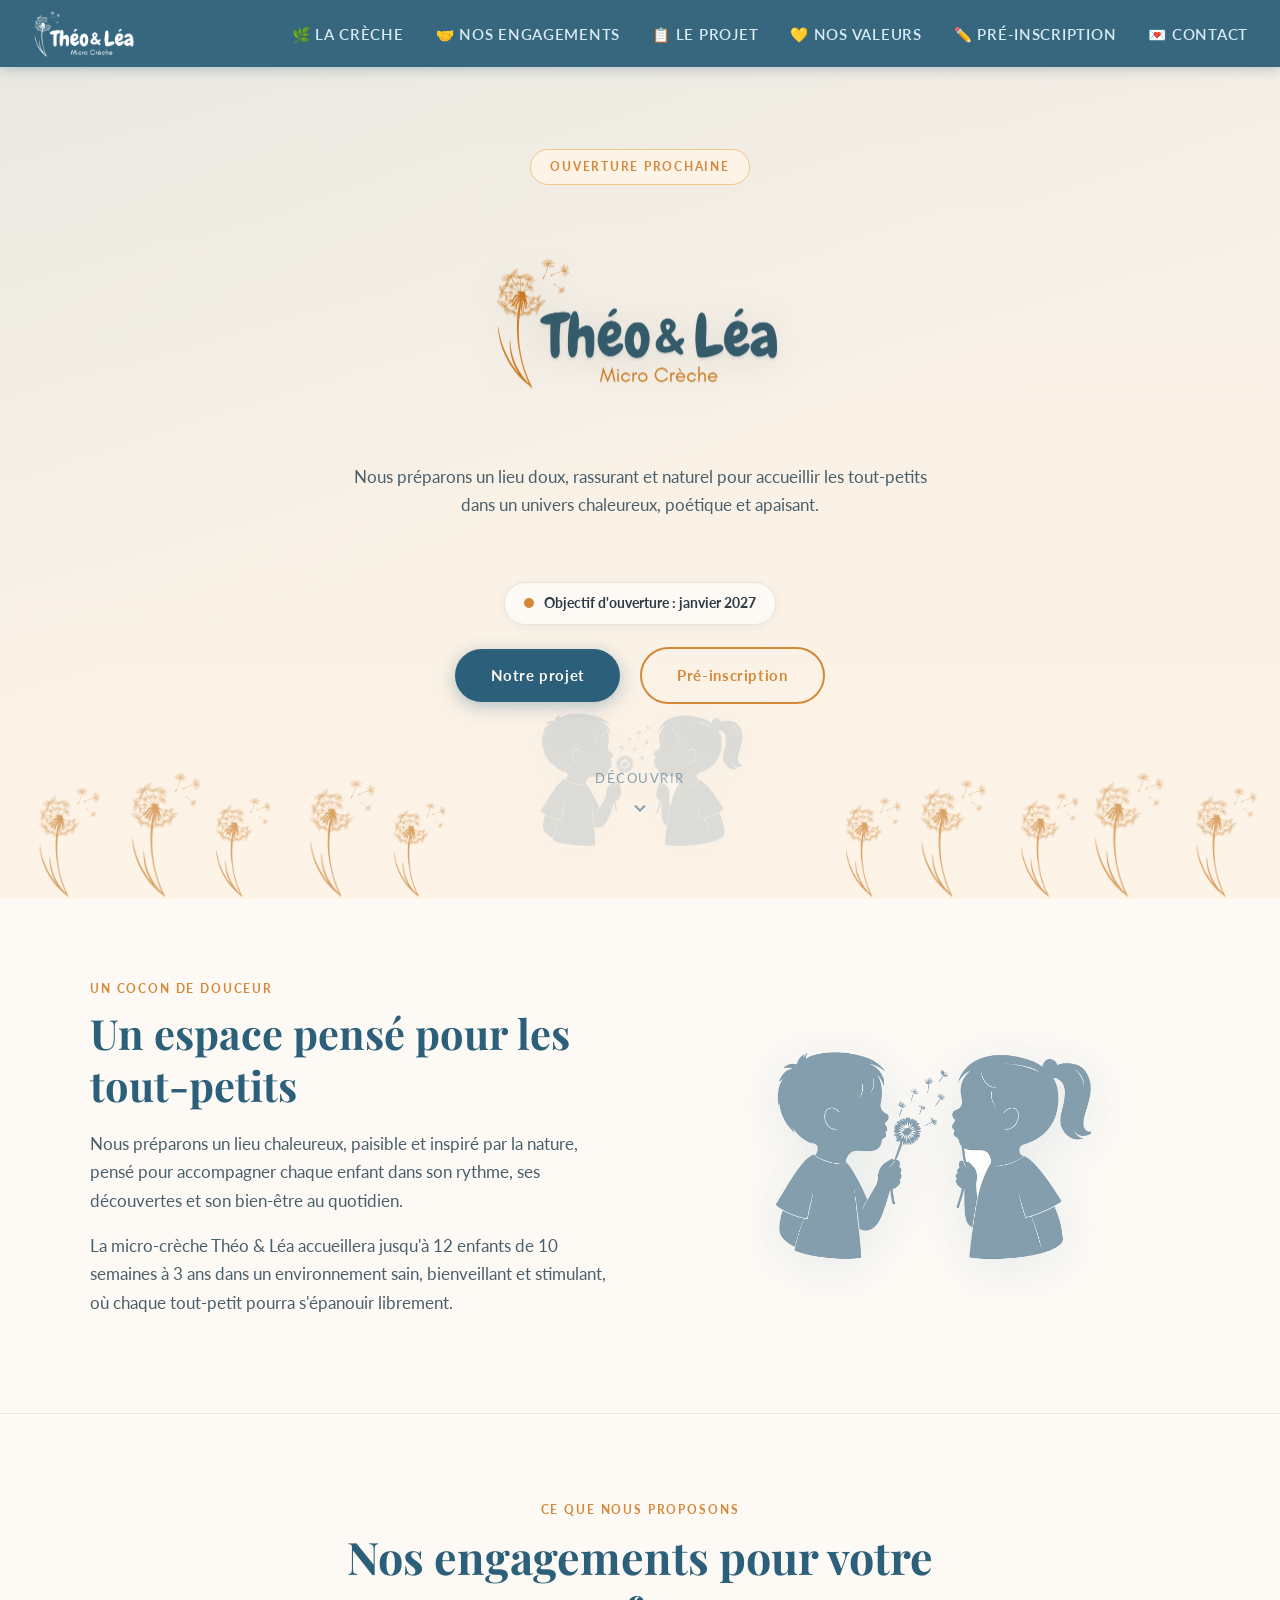
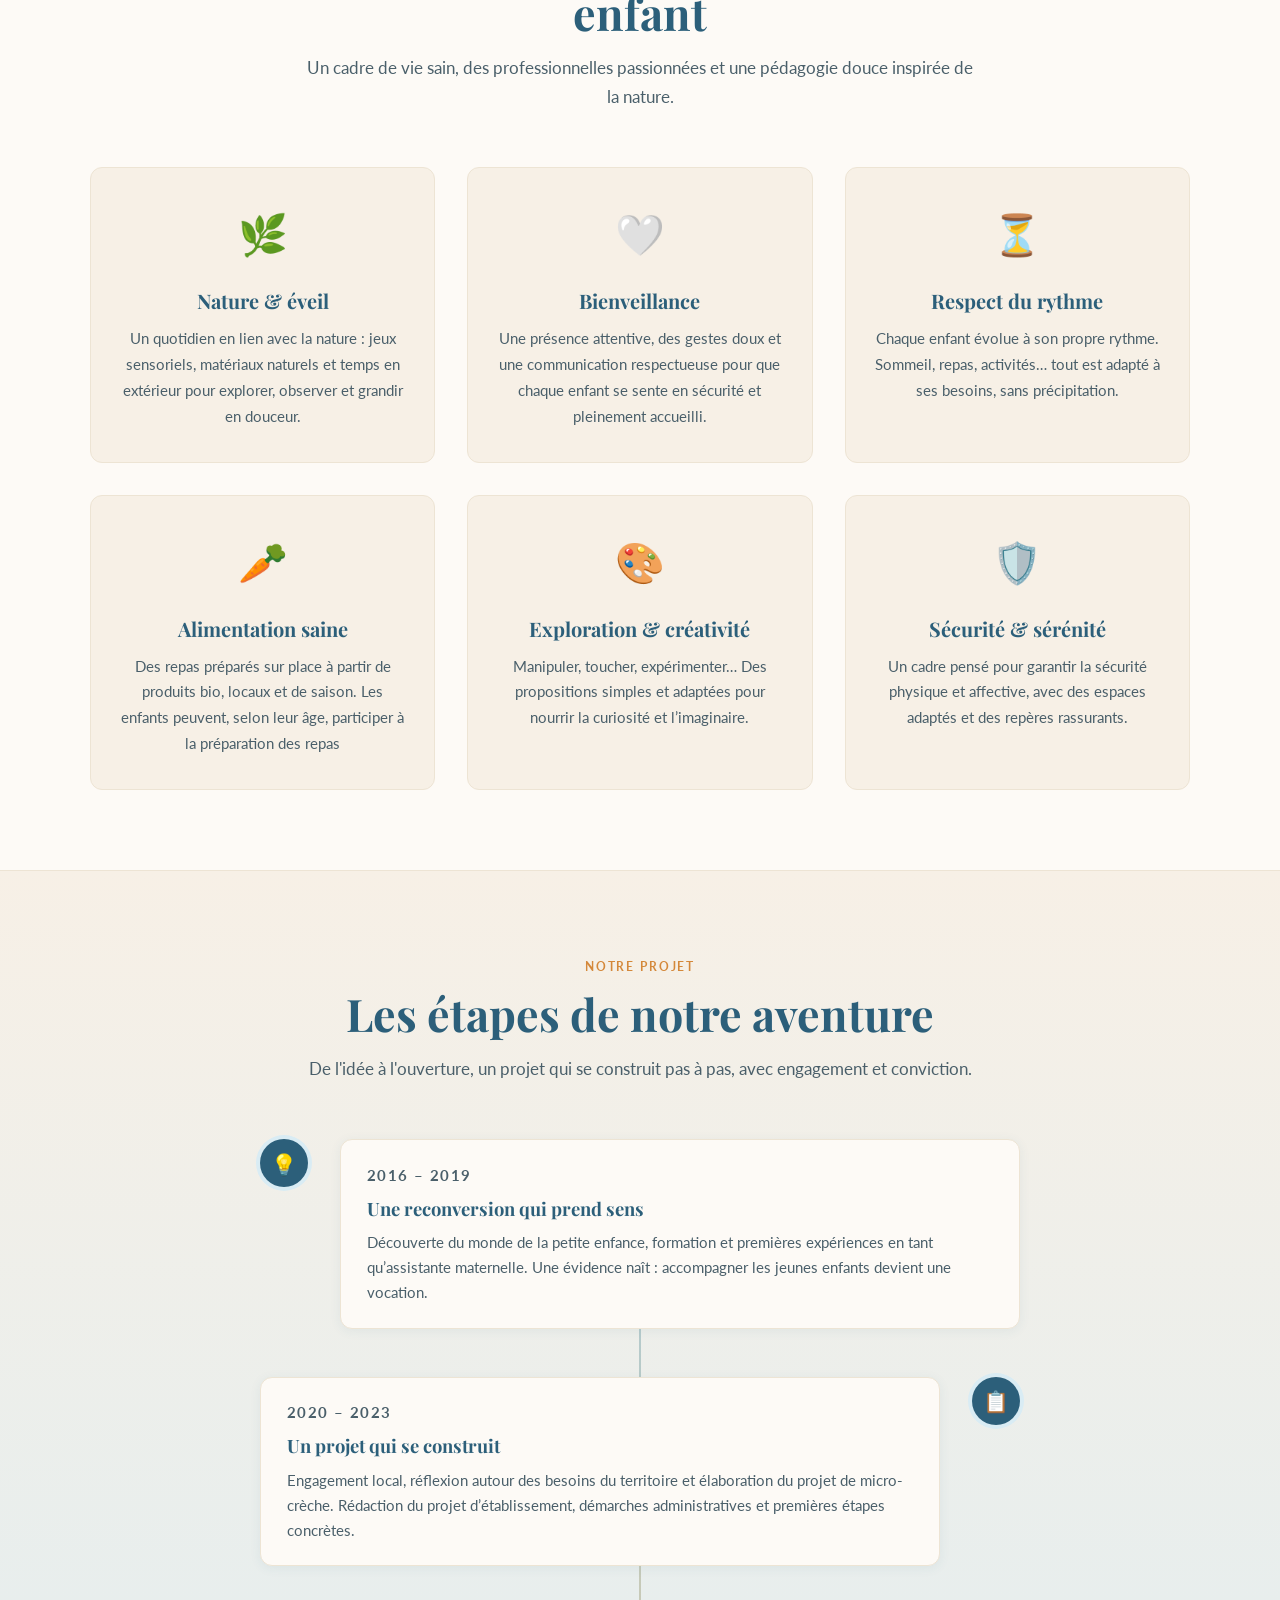
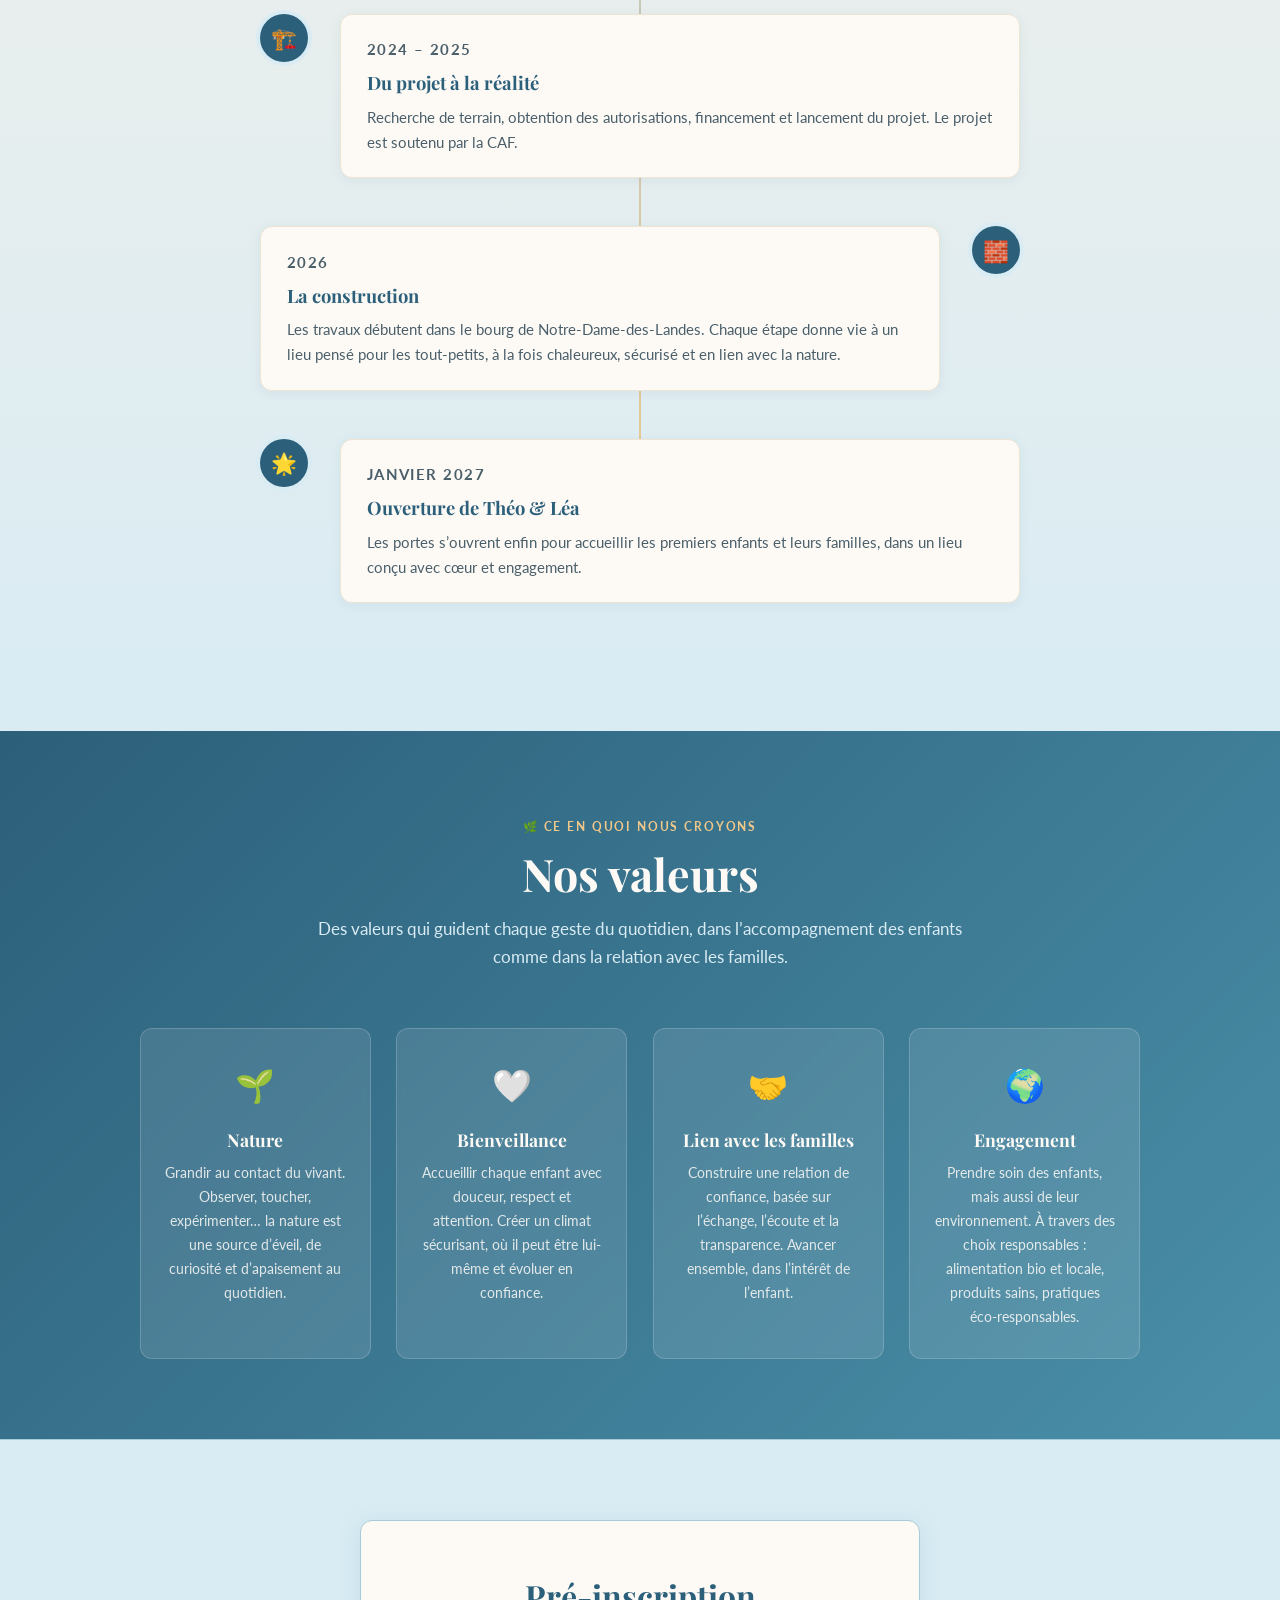
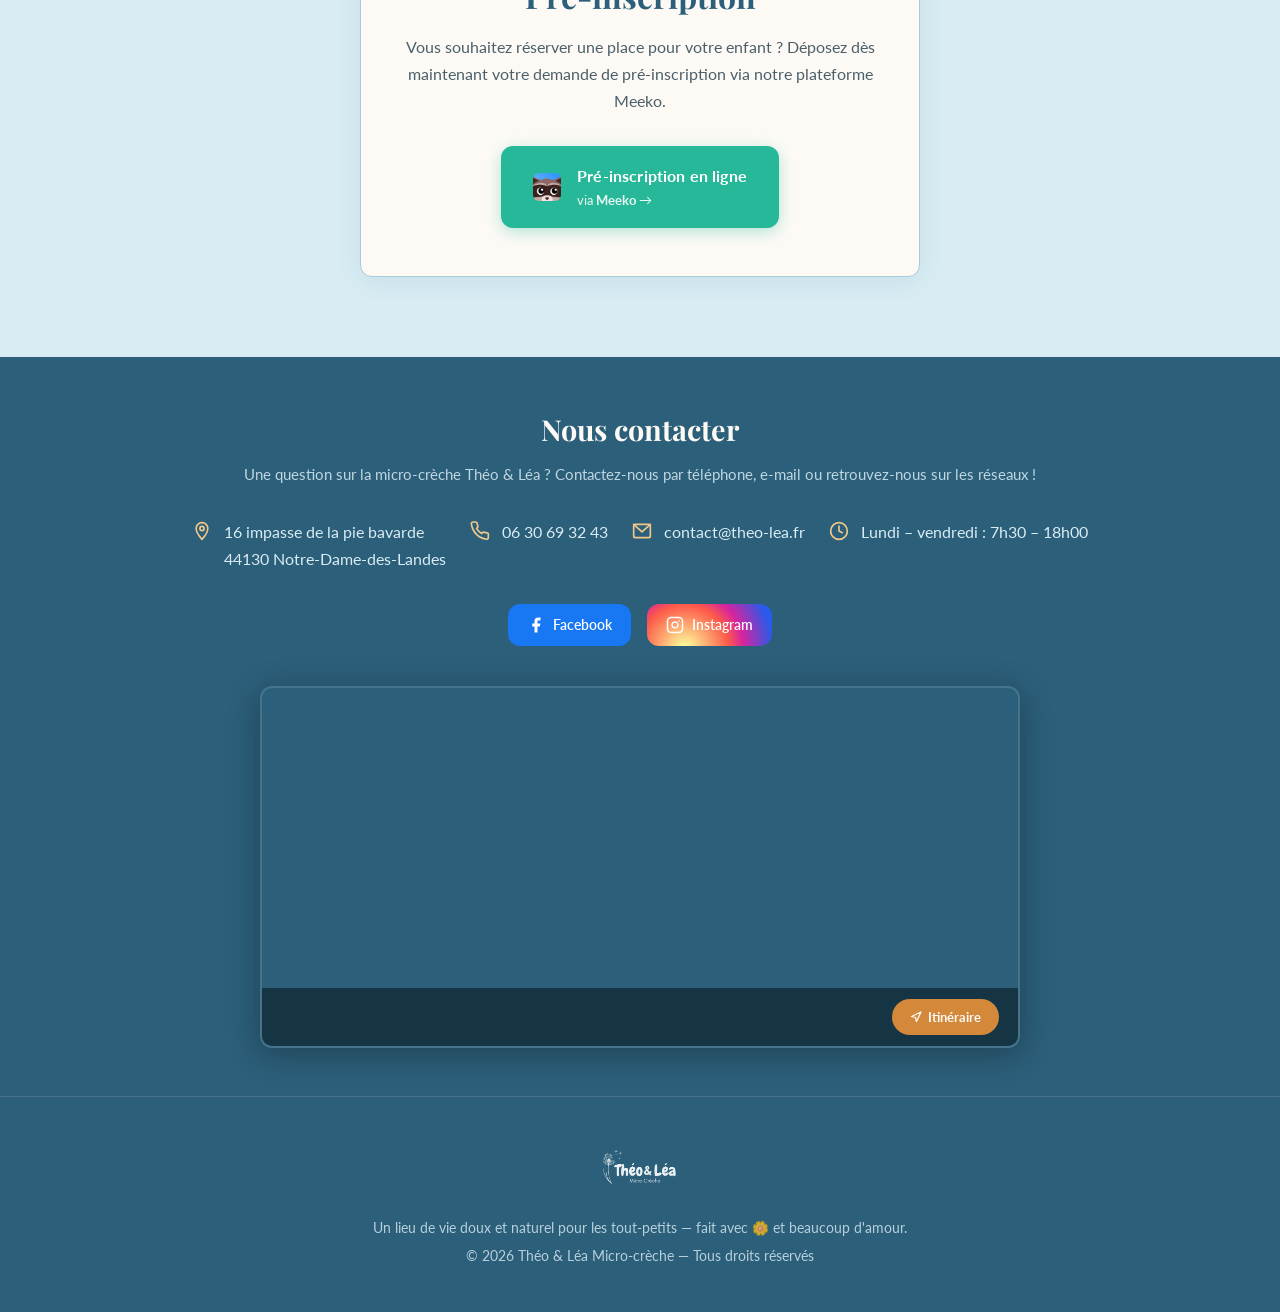
==== commit 6f01309f: "chore: comment out sections #espace and #equipe + remove nav links Agent-Logs-Url: https://github.co" ====
--- a/index.html
+++ b/index.html
@@ -102,7 +102,7 @@
       <li><a href="#creche">🌿 La crèche</a></li>
       <li><a href="#engagements">🤝 Nos engagements</a></li>
       <li><a href="#projet">📋 Le projet</a></li>
-      <li><a href="#equipe">👩‍👧‍👦 Équipe</a></li>
+      <!-- <li><a href="#equipe">👩‍👧‍👦 Équipe</a></li> -->
       <li><a href="#valeurs">💛 Nos valeurs</a></li>
       <li><a href="#inscription">✏️ Pré-inscription</a></li>
       <li><a href="#contact">💌 Contact</a></li>
@@ -276,6 +276,7 @@
   <!-- ╔══════════════════════════════╗ -->
   <!-- ║  Notre futur espace          ║ -->
   <!-- ╚══════════════════════════════╝ -->
+  <!--
   <section class="gallery" id="espace">
     <div class="section-header">
       <span class="section-tag">Notre futur espace</span>
@@ -307,10 +308,12 @@
       </figure>
     </div>
   </section>
+  -->
 
   <!-- ╔══════════════════════════════╗ -->
   <!-- ║  Équipe                      ║ -->
   <!-- ╚══════════════════════════════╝ -->
+  <!--
   <section class="team" id="equipe">
     <div class="section-header">
       <span class="section-tag">L’équipe</span>
@@ -330,6 +333,7 @@
       </article>
     </div>
   </section>
+  -->
 
   <!-- ╔══════════════════════════════╗ -->
   <!-- ║  Nos valeurs                 ║ -->
